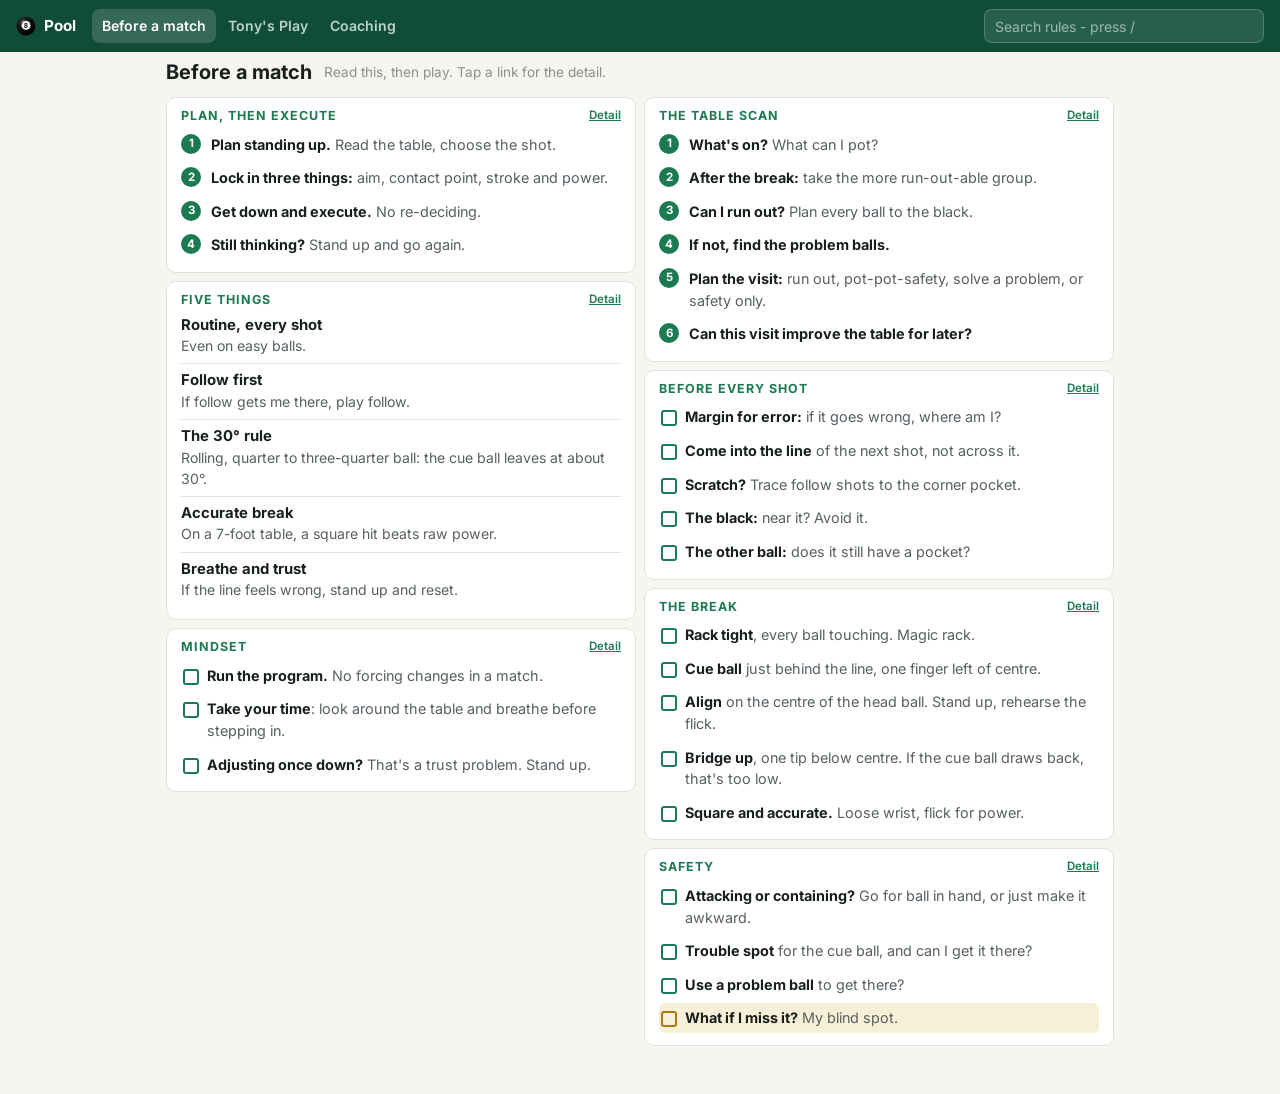
==== match.html @ 8be1d874 "Functional redesign: compact layout, Before a match page, search, phone tab bar - No hero; small hea" ====
<!doctype html>
<html lang="en-AU">
<head>
<meta charset="utf-8">
<meta name="viewport" content="width=device-width, initial-scale=1, viewport-fit=cover">
<title>Before a Match</title>
<meta name="description" content="One screen to read before I play: takeaways, plan then execute, the table scan, shot checks, the break and safety.">
<link rel="icon" type="image/svg+xml" href="favicon.svg">
<link rel="preconnect" href="https://fonts.googleapis.com">
<link rel="preconnect" href="https://fonts.gstatic.com" crossorigin>
<link href="https://fonts.googleapis.com/css2?family=Inter:wght@400;500;600;700;800&display=swap" rel="stylesheet">
<link rel="stylesheet" href="site.css">
</head>
<body data-page="match">
<header class="topbar"></header>

<main class="match-layout">
  <div class="pagehead"><h1>Before a match</h1><span class="meta">Read this, then play. Tap a link for the detail.</span></div>

  <div class="match-grid">
    <div class="col">
      <section class="card">
        <h2>Plan, then execute <a href="tonys-play.html#phases">Detail</a></h2>
        <ol class="steps">
          <li><b>Plan standing up.</b> Read the table, choose the shot.</li>
          <li><b>Lock in three things:</b> aim, contact point, stroke and power.</li>
          <li><b>Get down and execute.</b> No re-deciding.</li>
          <li><b>Still thinking?</b> Stand up and go again.</li>
        </ol>
      </section>

      <section class="card">
        <h2>Five things <a href="./#takeaways">Detail</a></h2>
        <div class="principles">
          <div class="principle"><h3>Routine, every shot</h3><p>Even on easy balls.</p></div>
          <div class="principle"><h3>Follow first</h3><p>If follow gets me there, play follow.</p></div>
          <div class="principle"><h3>The 30&deg; rule</h3><p>Rolling, quarter to three-quarter ball: the cue ball leaves at about 30&deg;.</p></div>
          <div class="principle"><h3>Accurate break</h3><p>On a 7-foot table, a square hit beats raw power.</p></div>
          <div class="principle"><h3>Breathe and trust</h3><p>If the line feels wrong, stand up and reset.</p></div>
        </div>
      </section>

      <section class="card">
        <h2>Mindset <a href="./#mindset">Detail</a></h2>
        <ul class="checks">
          <li><b>Run the program.</b> No forcing changes in a match.</li>
          <li><b>Take your time</b>: look around the table and breathe before stepping in.</li>
          <li><b>Adjusting once down?</b> That's a trust problem. Stand up.</li>
        </ul>
      </section>
    </div>

    <div class="col">
      <section class="card">
        <h2>The table scan <a href="tonys-play.html#scan">Detail</a></h2>
        <ol class="steps">
          <li><b>What's on?</b> What can I pot?</li>
          <li><b>After the break:</b> take the more run-out-able group.</li>
          <li><b>Can I run out?</b> Plan every ball to the black.</li>
          <li><b>If not, find the problem balls.</b></li>
          <li><b>Plan the visit:</b> run out, pot-pot-safety, solve a problem, or safety only.</li>
          <li><b>Can this visit improve the table for later?</b></li>
        </ol>
      </section>

      <section class="card">
        <h2>Before every shot <a href="tonys-play.html#risk">Detail</a></h2>
        <ul class="checks">
          <li><b>Margin for error:</b> if it goes wrong, where am I?</li>
          <li><b>Come into the line</b> of the next shot, not across it.</li>
          <li><b>Scratch?</b> Trace follow shots to the corner pocket.</li>
          <li><b>The black:</b> near it? Avoid it.</li>
          <li><b>The other ball:</b> does it still have a pocket?</li>
        </ul>
      </section>

      <section class="card">
        <h2>The break <a href="tonys-play.html#break">Detail</a></h2>
        <ul class="checks">
          <li><b>Rack tight</b>, every ball touching. Magic rack.</li>
          <li><b>Cue ball</b> just behind the line, one finger left of centre.</li>
          <li><b>Align</b> on the centre of the head ball. Stand up, rehearse the flick.</li>
          <li><b>Bridge up</b>, one tip below centre. If the cue ball draws back, that's too low.</li>
          <li><b>Square and accurate.</b> Loose wrist, flick for power.</li>
        </ul>
      </section>

      <section class="card">
        <h2>Safety <a href="tonys-play.html#safety">Detail</a></h2>
        <ul class="checks">
          <li><b>Attacking or containing?</b> Go for ball in hand, or just make it awkward.</li>
          <li><b>Trouble spot</b> for the cue ball, and can I get it there?</li>
          <li><b>Use a problem ball</b> to get there?</li>
          <li class="blind"><b>What if I miss it?</b> My blind spot.</li>
        </ul>
      </section>
    </div>
  </div>
</main>

<script src="app.js"></script>
</body>
</html>
---- site.css ----
/* Pool coaching - functional, compact reference layout */
:root {
  --bg: #f6f5f1;
  --surface: #ffffff;
  --surface-2: #f9f8f5;
  --text: #18201c;
  --muted: #56615b;
  --faint: #87918b;
  --line: #e4e0d7;
  --felt: #0f4d36;
  --felt-ink: #e9f5ee;
  --accent: #1b7a52;
  --accent-soft: #e3f1e9;
  --gold: #a87a1c;
  --gold-soft: #f8efd9;
  --blue: #3d7bd9;
  --radius: 10px;
  --top-h: 52px;
}
@media (prefers-color-scheme: dark) {
  :root {
    --bg: #0e1311;
    --surface: #161d1a;
    --surface-2: #121815;
    --text: #e7ece9;
    --muted: #a7b1ab;
    --faint: #78837d;
    --line: #27312c;
    --felt: #0b3a29;
    --felt-ink: #e3f2ea;
    --accent: #5cc694;
    --accent-soft: #1a2c24;
    --gold: #e0b354;
    --gold-soft: #2c2616;
  }
}
* { box-sizing: border-box; }
html { scroll-padding-top: calc(var(--top-h) + 52px); }
body {
  margin: 0; background: var(--bg); color: var(--text);
  font: 15px/1.5 Inter, -apple-system, BlinkMacSystemFont, "Segoe UI", sans-serif;
  -webkit-font-smoothing: antialiased;
}
a { color: var(--accent); }
h1, h2, h3 { line-height: 1.25; }

/* ---------- Top bar ---------- */
.topbar {
  position: sticky; top: 0; z-index: 30; height: var(--top-h);
  background: var(--felt); color: var(--felt-ink);
  display: flex; align-items: center; gap: 16px; padding: 0 16px;
}
.topbar .brand { font-weight: 700; font-size: .95rem; text-decoration: none; color: #fff; white-space: nowrap; display: flex; align-items: center; gap: 8px; }
.topbar .brand img { width: 20px; height: 20px; }
.topnav { display: flex; gap: 2px; }
.topnav a { color: rgba(233,245,238,.8); text-decoration: none; font-size: .88rem; font-weight: 600; padding: 6px 10px; border-radius: 8px; white-space: nowrap; }
.topnav a:hover { color: #fff; background: rgba(255,255,255,.08); }
.topnav a[aria-current="page"] { color: #fff; background: rgba(255,255,255,.16); }
.topsearch { margin-left: auto; flex: 0 1 280px; }
.topsearch input {
  width: 100%; height: 34px; border-radius: 8px; border: 1px solid rgba(255,255,255,.2);
  background: rgba(255,255,255,.1); color: #fff; padding: 0 10px; font: inherit; font-size: .88rem;
}
.topsearch input::placeholder { color: rgba(233,245,238,.6); }
@media (max-width: 900px) {
  .topnav { display: none; }
  .topsearch { flex: 1 1 auto; max-width: none; }
}

/* ---------- Bottom tab bar (phone) ---------- */
.tabbar { display: none; }
@media (max-width: 900px) {
  body { padding-bottom: calc(60px + env(safe-area-inset-bottom)); }
  .tabbar {
    display: grid; grid-template-columns: repeat(4, 1fr);
    position: fixed; left: 0; right: 0; bottom: 0; z-index: 30;
    background: var(--surface); border-top: 1px solid var(--line);
    padding-bottom: env(safe-area-inset-bottom);
  }
  .tabbar a {
    display: flex; flex-direction: column; align-items: center; justify-content: center; gap: 2px;
    height: 58px; text-decoration: none; color: var(--faint); font-size: .7rem; font-weight: 600;
  }
  .tabbar svg { width: 22px; height: 22px; }
  .tabbar a[aria-current="page"] { color: var(--accent); }
}

/* ---------- Layout ---------- */
.layout {
  max-width: 1100px; margin: 0 auto; padding: 16px 16px 48px;
  display: grid; grid-template-columns: 210px minmax(0, 1fr); gap: 24px;
}
@media (max-width: 900px) { .layout { grid-template-columns: minmax(0, 1fr); gap: 0; padding-top: 0; } }
.content { min-width: 0; }

.pagehead { display: flex; align-items: center; flex-wrap: wrap; gap: 6px 12px; margin: 4px 0 12px; }
.pagehead h1 { font-size: 1.25rem; margin: 0; }
.pagehead .meta { color: var(--faint); font-size: .85rem; }
.pagehead .tools { margin-left: auto; display: flex; gap: 6px; }
button.tool {
  font: inherit; font-size: .8rem; font-weight: 600; color: var(--muted); cursor: pointer;
  background: var(--surface); border: 1px solid var(--line); border-radius: 8px; padding: 5px 10px;
}
button.tool:hover { color: var(--accent); border-color: var(--accent); }
@media (max-width: 900px) { .pagehead { margin-top: 12px; } }

/* ---------- Section index: sidebar (desktop) / chip row (phone) ---------- */
.toc { position: sticky; top: calc(var(--top-h) + 16px); align-self: start; font-size: .88rem; }
.toc .label { font-size: .7rem; letter-spacing: .1em; text-transform: uppercase; color: var(--faint); font-weight: 600; margin: 4px 10px 6px; }
.toc ol { list-style: none; margin: 0; padding: 0; }
.toc li a { display: block; padding: 5px 10px; border-radius: 7px; text-decoration: none; color: var(--muted); font-weight: 500; }
.toc li a:hover, .toc li a.active { background: var(--accent-soft); color: var(--accent); }
.toc .aside { margin: 12px 10px 0; padding-top: 10px; border-top: 1px solid var(--line); font-size: .8rem; color: var(--faint); }
@media (max-width: 900px) {
  .toc {
    top: var(--top-h); z-index: 20; margin: 0 -16px; padding: 8px 16px;
    background: var(--bg); border-bottom: 1px solid var(--line);
  }
  .toc .label, .toc .aside { display: none; }
  .toc ol { display: flex; gap: 6px; overflow-x: auto; scrollbar-width: none; }
  .toc ol::-webkit-scrollbar { display: none; }
  .toc li a { white-space: nowrap; padding: 4px 10px; font-size: .82rem; background: var(--surface); border: 1px solid var(--line); border-radius: 999px; }
}

/* ---------- Collapsible sections ---------- */
details.sec { background: var(--surface); border: 1px solid var(--line); border-radius: var(--radius); margin-bottom: 8px; }
details.sec > summary {
  list-style: none; cursor: pointer; display: grid; grid-template-columns: minmax(0, 1fr) auto; gap: 2px 10px;
  align-items: center; padding: 11px 14px;
}
details.sec > summary::-webkit-details-marker { display: none; }
details.sec > summary::after {
  content: ""; grid-row: 1 / span 2; grid-column: 2; width: 9px; height: 9px;
  border-right: 2px solid var(--faint); border-bottom: 2px solid var(--faint); transform: rotate(45deg); margin: -4px 4px 0;
  transition: transform .15s;
}
details.sec[open] > summary::after { transform: rotate(-135deg); margin-top: 4px; }
details.sec > summary h2 { font-size: 1rem; margin: 0; font-weight: 700; }
details.sec > summary .sum { grid-column: 1; color: var(--muted); font-size: .84rem; }
details.sec > summary:hover h2 { color: var(--accent); }
.sec-body { padding: 4px 14px 14px; border-top: 1px solid var(--line); }
.sec-body > :first-child { margin-top: 10px; }

h3.sub { font-size: .78rem; letter-spacing: .08em; text-transform: uppercase; color: var(--faint); margin: 16px 0 6px; font-weight: 700; }
.prose { margin: 0 0 10px; }
.note { font-size: .82rem; color: var(--faint); margin: 8px 0; }

/* ---------- Rules: bold line + short detail ---------- */
.principles { display: grid; }
.principle { padding: 7px 0; border-top: 1px solid var(--line); }
.principle:first-child { border-top: 0; padding-top: 2px; }
.principle h3 { margin: 0; font-size: .93rem; font-weight: 700; }
.principle p { margin: 1px 0 0; color: var(--muted); font-size: .88rem; }

/* Tags */
.new-chip, .tag-chip { display: inline-block; font-size: .66rem; font-weight: 700; padding: 0 6px; border-radius: 999px; margin-left: 4px; vertical-align: 1px; }
.new-chip { background: var(--gold-soft); color: var(--gold); }
.tag-chip { background: var(--accent-soft); color: var(--accent); }

/* Quote */
.quote { margin: 10px 0 0; padding: 8px 12px; border-left: 3px solid var(--gold); background: var(--gold-soft); border-radius: 6px; font-size: .9rem; font-style: italic; }
.quote cite { display: block; font-style: normal; font-size: .76rem; color: var(--muted); margin-top: 2px; }

/* Numbered steps */
ol.steps { list-style: none; padding: 0; margin: 0; counter-reset: st; display: grid; gap: 4px; }
ol.steps li { counter-increment: st; position: relative; padding: 4px 0 4px 30px; color: var(--muted); font-size: .9rem; }
ol.steps li::before {
  content: counter(st); position: absolute; left: 0; top: 4px; width: 20px; height: 20px; border-radius: 50%;
  background: var(--accent); color: #fff; font-weight: 700; font-size: .72rem; display: grid; place-items: center;
}
ol.steps b { color: var(--text); }

/* Checklists */
ul.checks { list-style: none; padding: 0; margin: 0; display: grid; gap: 4px; }
ul.checks li { position: relative; padding: 4px 0 4px 26px; color: var(--muted); font-size: .9rem; }
ul.checks li::before { content: ""; position: absolute; left: 2px; top: 8px; width: 12px; height: 12px; border-radius: 3px; border: 2px solid var(--accent); }
ul.checks b { color: var(--text); }
ul.checks li.blind { background: var(--gold-soft); border-radius: 6px; padding-right: 8px; }
ul.checks li.blind::before { border-color: var(--gold); }

/* Cards in a grid */
.takeaways, .drills { display: grid; grid-template-columns: repeat(auto-fit, minmax(min(150px, 100%), 1fr)); gap: 8px; }
.takeaway, .drill, .panel { background: var(--surface-2); border: 1px solid var(--line); border-radius: 8px; padding: 9px 11px; }
.takeaway .k, .panel .label { font-size: .66rem; font-weight: 700; letter-spacing: .08em; text-transform: uppercase; color: var(--gold); }
.panel.do .label { color: var(--accent); }
.takeaway h3, .drill h3 { margin: 2px 0 1px; font-size: .92rem; }
.takeaway p, .drill p, .panel p { margin: 0; color: var(--muted); font-size: .85rem; }
.drill .tag { display: inline-block; font-size: .66rem; font-weight: 600; padding: 0 7px; border-radius: 999px; background: var(--accent-soft); color: var(--accent); }
.split { display: grid; grid-template-columns: 1fr 1fr; gap: 8px; margin: 0 0 10px; }
@media (max-width: 640px) { .split { grid-template-columns: 1fr; } }

/* Three-way ladder */
.ladder { display: grid; grid-template-columns: repeat(3, 1fr); gap: 6px; margin-bottom: 10px; }
.rung { border: 1px solid var(--line); border-radius: 8px; padding: 8px; text-align: center; background: var(--surface-2); }
.rung .rank { font-size: .66rem; font-weight: 700; letter-spacing: .08em; text-transform: uppercase; color: var(--faint); }
.rung b { display: block; font-size: .92rem; margin: 1px 0; }
.rung span { font-size: .78rem; color: var(--muted); }
.rung.first { background: var(--accent-soft); border-color: transparent; }
.rung.first .rank, .rung.first b { color: var(--accent); }
.bar { height: 4px; border-radius: 2px; background: var(--line); margin-top: 6px; overflow: hidden; }
.bar i { display: block; height: 100%; background: var(--accent); }

/* Phase flow */
.flow { display: grid; grid-template-columns: 1fr auto 1fr auto 1fr; gap: 6px; align-items: stretch; margin-bottom: 8px; }
.flow .stage { border: 1px solid var(--line); border-radius: 8px; padding: 8px 10px; background: var(--surface-2); }
.flow .stage.hand { background: var(--gold-soft); border-color: transparent; }
.flow .stage .k { font-size: .66rem; font-weight: 700; letter-spacing: .08em; text-transform: uppercase; color: var(--accent); }
.flow .stage.hand .k { color: var(--gold); }
.flow .stage h3 { margin: 1px 0; font-size: .92rem; }
.flow .stage p { margin: 0; color: var(--muted); font-size: .84rem; }
.flow .arrow { display: grid; place-items: center; color: var(--faint); }
@media (max-width: 700px) { .flow { grid-template-columns: 1fr; } .flow .arrow { display: none; } }

/* Rule card */
.rule-card { display: grid; grid-template-columns: auto minmax(0, 1fr); gap: 12px; align-items: center; background: var(--felt); color: var(--felt-ink); border-radius: 8px; padding: 10px 14px; margin: 4px 0 8px; }
.rule-card .rule-num { font-size: 1.7rem; font-weight: 800; color: #e0b354; line-height: 1; }
.rule-card h3 { margin: 0; font-size: .9rem; color: #fff; }
.rule-card p { margin: 0; font-size: .88rem; color: rgba(233,245,238,.9); }
.rule-card strong { color: #fff; }

/* Angle cards */
.angles { display: grid; grid-template-columns: repeat(auto-fit, minmax(min(110px, 100%), 1fr)); gap: 6px; margin-bottom: 6px; }
.angle { border: 1px solid var(--line); border-radius: 8px; padding: 8px; text-align: center; background: var(--surface-2); }
.angle svg { width: 100%; max-width: 90px; height: auto; display: block; margin: 0 auto 4px; }
.angle b { display: block; font-size: .85rem; }
.angle span { font-size: .78rem; color: var(--muted); }
.ob { fill: var(--gold); }
.cb { fill: none; stroke: var(--text); stroke-width: 2; stroke-dasharray: 4 3; }

/* Chart + diagram */
figure { margin: 0; }
.chart { border: 1px solid var(--line); border-radius: 8px; background: var(--surface-2); padding: 10px; margin: 6px 0 10px; }
.chart svg { width: 100%; max-width: 560px; height: auto; display: block; margin: 0 auto; }
.chart figcaption { font-size: .78rem; color: var(--faint); text-align: center; margin-top: 4px; }
.chart .band { fill: var(--accent-soft); }
.chart .grid line { stroke: var(--line); stroke-width: 1; }
.chart .grid .thirty { stroke: var(--gold); stroke-dasharray: 5 4; stroke-width: 1.5; }
.chart .axis line { stroke: var(--faint); stroke-width: 1.5; }
.chart text { font-family: Inter, sans-serif; fill: var(--muted); font-size: 12px; }
.chart .ticks text { text-anchor: end; }
.chart .xticks text, .chart .axis-title, .chart .band-label, .chart .pt-labels text { text-anchor: middle; }
.chart .strong { fill: var(--text); font-weight: 700; }
.chart .axis-title, .chart .y-title { font-weight: 600; fill: var(--text); }
.chart .y-title { text-anchor: middle; }
.chart .band-label { fill: var(--accent); font-weight: 600; }
.chart .curve { fill: none; stroke: var(--text); stroke-width: 3; stroke-linejoin: round; }
.chart .pts circle { fill: var(--gold); stroke: var(--surface-2); stroke-width: 2; }
.chart .pt-labels text { fill: var(--text); font-weight: 700; }
.diagram { border: 1px solid var(--line); border-radius: 8px; background: var(--surface-2); padding: 8px; display: grid; place-items: center; }
.diagram svg { width: 100%; max-width: 280px; height: auto; }
.diagram .aim { stroke: var(--faint); stroke-width: 1.5; stroke-dasharray: 4 4; }
.diagram .ob-path { stroke: var(--gold); stroke-width: 2.5; stroke-dasharray: 6 4; }
.diagram .tangent { stroke: var(--blue); stroke-width: 2.5; }
.diagram .roll { fill: none; stroke: var(--accent); stroke-width: 3; }
.diagram .ghost { fill: none; stroke: var(--text); stroke-width: 1.5; stroke-dasharray: 3 3; }
.diagram .obj { fill: var(--gold); }
.diagram .cue { fill: #fff; stroke: var(--text); stroke-width: 1.5; }
.diagram .lbl { font-family: Inter, sans-serif; font-size: 12px; font-weight: 600; fill: var(--text); }
.diagram .lbl.muted { fill: var(--faint); font-weight: 500; }
.diagram .obc { fill: var(--gold); text-anchor: end; }
.diagram .tc { fill: var(--blue); }
.diagram .rc { fill: var(--accent); }

/* Data table */
.table-wrap { overflow-x: auto; margin: 0 0 6px; }
table.data { width: 100%; border-collapse: collapse; font-size: .85rem; min-width: 440px; }
table.data th { text-align: left; font-size: .7rem; letter-spacing: .05em; text-transform: uppercase; color: var(--faint); font-weight: 600; padding: 5px 8px; border-bottom: 1px solid var(--line); }
table.data td { padding: 5px 8px; border-bottom: 1px solid var(--line); font-variant-numeric: tabular-nums; }
table.data td:last-child { color: var(--muted); font-style: italic; }
table.data tr.hl td { background: var(--accent-soft); font-weight: 600; }

/* Roadmap */
.legend { display: flex; flex-wrap: wrap; gap: 6px; margin-bottom: 8px; }
.chip { display: inline-block; font-size: .66rem; font-weight: 600; padding: 1px 8px; border-radius: 999px; white-space: nowrap; }
.chip.covered { background: var(--accent); color: #fff; }
.chip.touched { background: var(--gold-soft); color: var(--gold); }
.chip.ahead { background: var(--surface-2); color: var(--faint); border: 1px solid var(--line); }
ol.roadmap { list-style: none; padding: 0; margin: 0; display: grid; }
ol.roadmap li { display: grid; grid-template-columns: 24px minmax(0, 1fr) auto; gap: 10px; align-items: center; padding: 6px 0; border-top: 1px solid var(--line); }
ol.roadmap li:first-child { border-top: 0; }
ol.roadmap .rn { width: 22px; height: 22px; border-radius: 50%; display: grid; place-items: center; font-weight: 700; font-size: .72rem; background: var(--surface-2); border: 1px solid var(--line); color: var(--muted); }
ol.roadmap li.covered .rn { background: var(--accent); color: #fff; border-color: var(--accent); }
ol.roadmap li.touched .rn { background: var(--gold-soft); color: var(--gold); border-color: transparent; }
ol.roadmap h3 { margin: 0; font-size: .9rem; }
ol.roadmap p { margin: 0; color: var(--muted); font-size: .82rem; }

/* Session log */
.sessions { list-style: none; margin: 0; padding: 0; }
.sessions li { display: grid; grid-template-columns: 92px minmax(0, 1fr); gap: 10px; padding: 7px 0; border-top: 1px solid var(--line); }
.sessions li:first-child { border-top: 0; }
.sessions time { font-size: .82rem; font-weight: 700; color: var(--accent); }
.sessions h3 { margin: 0; font-size: .92rem; }
.sessions p { margin: 1px 0 0; color: var(--muted); font-size: .86rem; }

/* ---------- Before a match ---------- */
.card { background: var(--surface); border: 1px solid var(--line); border-radius: var(--radius); padding: 10px 14px 12px; margin-bottom: 8px; }
.card h2 { font-size: .78rem; letter-spacing: .08em; text-transform: uppercase; color: var(--accent); margin: 0 0 6px; }
.card h2 a { float: right; font-size: .72rem; letter-spacing: 0; text-transform: none; font-weight: 600; }
.match-grid { display: grid; grid-template-columns: 1fr 1fr; gap: 0 8px; align-items: start; }
.match-grid > .col { display: grid; gap: 8px; }
.match-grid .card { margin: 0; }
@media (max-width: 760px) { .match-grid { grid-template-columns: 1fr; gap: 8px; } }
.match-layout { max-width: 980px; margin: 0 auto; padding: 4px 16px 48px; }

/* ---------- Search ---------- */
.search-layout { max-width: 820px; margin: 0 auto; padding: 4px 16px 48px; }
.search-box input {
  width: 100%; height: 44px; border-radius: 10px; border: 1px solid var(--line); background: var(--surface);
  color: var(--text); padding: 0 14px; font: inherit; font-size: 1rem;
}
.search-box input:focus { outline: 2px solid var(--accent); outline-offset: 0; border-color: transparent; }
.quick { display: flex; flex-wrap: wrap; gap: 6px; margin: 10px 0; }
.quick button { font: inherit; font-size: .8rem; color: var(--muted); background: var(--surface); border: 1px solid var(--line); border-radius: 999px; padding: 3px 10px; cursor: pointer; }
.quick button:hover { color: var(--accent); border-color: var(--accent); }
.results { list-style: none; padding: 0; margin: 8px 0 0; }
.results li { border-top: 1px solid var(--line); }
.results a { display: block; padding: 8px 2px; text-decoration: none; color: var(--text); }
.results a:hover { background: var(--surface); }
.results .where { font-size: .72rem; color: var(--faint); font-weight: 600; letter-spacing: .03em; }
.results .title { font-weight: 700; font-size: .93rem; }
.results .snip { color: var(--muted); font-size: .86rem; }
.results mark { background: var(--gold-soft); color: inherit; border-radius: 2px; }
.count { font-size: .8rem; color: var(--faint); margin-top: 8px; }

footer { text-align: center; color: var(--faint); font-size: .78rem; padding: 0 16px 24px; }
@media print { .topbar, .tabbar, .toc, .tools { display: none !important; } details.sec > .sec-body { display: block; } }
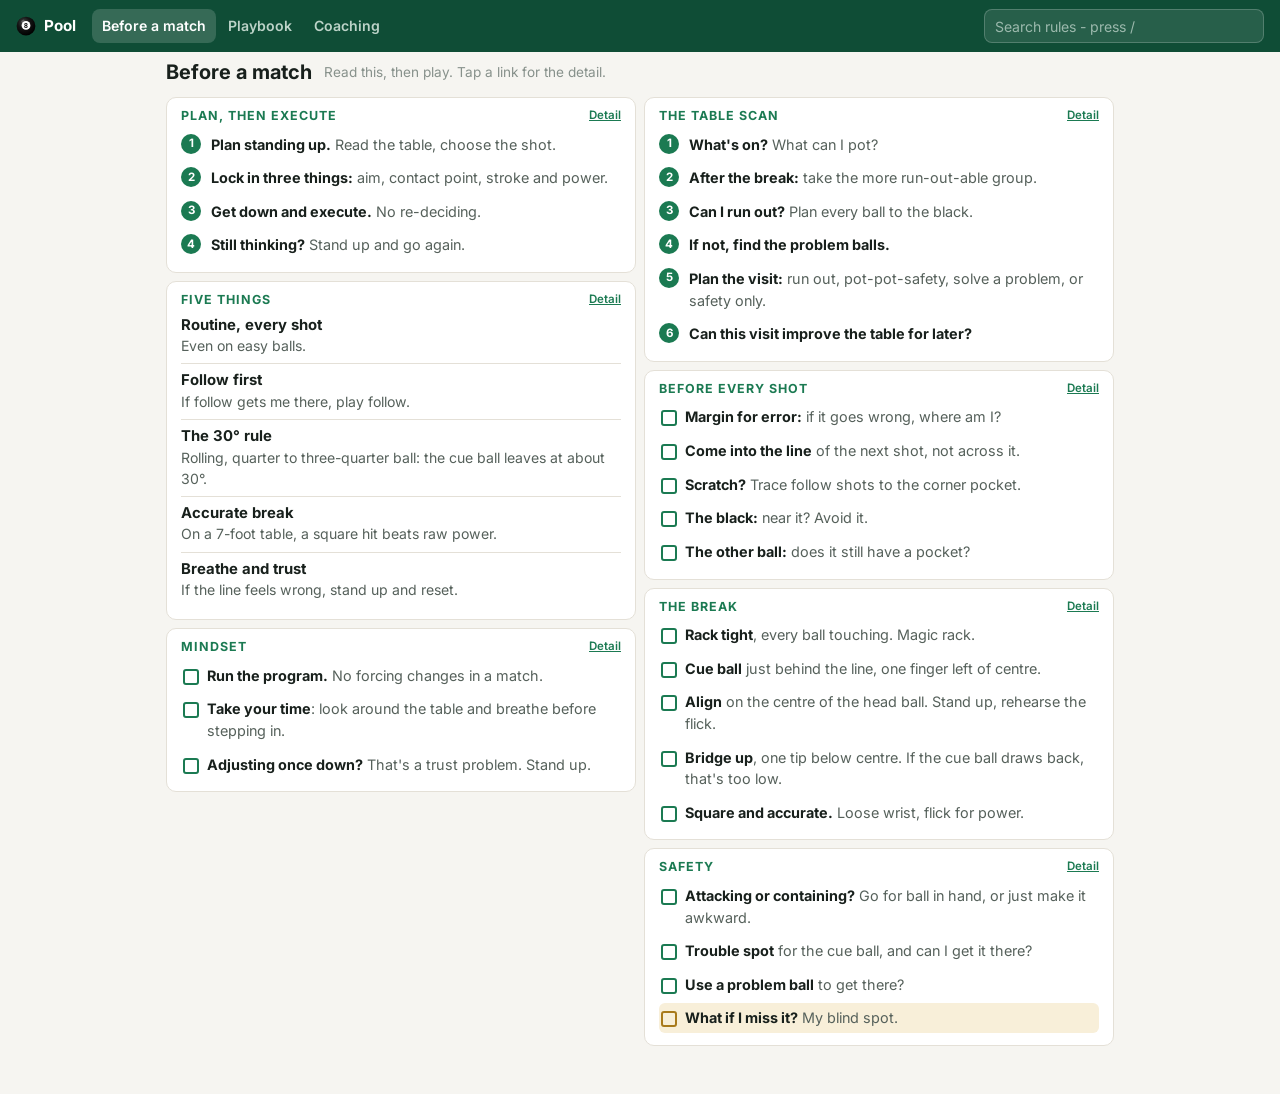
==== commit 92088f5c: "Rename Tony's Play to Playbook (playbook.html); old link redirects Co-Authored-By: Claude Opus 5.5 <" ====
--- a/match.html
+++ b/match.html
@@ -20,7 +20,7 @@
   <div class="match-grid">
     <div class="col">
       <section class="card">
-        <h2>Plan, then execute <a href="tonys-play.html#phases">Detail</a></h2>
+        <h2>Plan, then execute <a href="playbook.html#phases">Detail</a></h2>
         <ol class="steps">
           <li><b>Plan standing up.</b> Read the table, choose the shot.</li>
           <li><b>Lock in three things:</b> aim, contact point, stroke and power.</li>
@@ -52,7 +52,7 @@
 
     <div class="col">
       <section class="card">
-        <h2>The table scan <a href="tonys-play.html#scan">Detail</a></h2>
+        <h2>The table scan <a href="playbook.html#scan">Detail</a></h2>
         <ol class="steps">
           <li><b>What's on?</b> What can I pot?</li>
           <li><b>After the break:</b> take the more run-out-able group.</li>
@@ -64,7 +64,7 @@
       </section>
 
       <section class="card">
-        <h2>Before every shot <a href="tonys-play.html#risk">Detail</a></h2>
+        <h2>Before every shot <a href="playbook.html#risk">Detail</a></h2>
         <ul class="checks">
           <li><b>Margin for error:</b> if it goes wrong, where am I?</li>
           <li><b>Come into the line</b> of the next shot, not across it.</li>
@@ -75,7 +75,7 @@
       </section>
 
       <section class="card">
-        <h2>The break <a href="tonys-play.html#break">Detail</a></h2>
+        <h2>The break <a href="playbook.html#break">Detail</a></h2>
         <ul class="checks">
           <li><b>Rack tight</b>, every ball touching. Magic rack.</li>
           <li><b>Cue ball</b> just behind the line, one finger left of centre.</li>
@@ -86,7 +86,7 @@
       </section>
 
       <section class="card">
-        <h2>Safety <a href="tonys-play.html#safety">Detail</a></h2>
+        <h2>Safety <a href="playbook.html#safety">Detail</a></h2>
         <ul class="checks">
           <li><b>Attacking or containing?</b> Go for ball in hand, or just make it awkward.</li>
           <li><b>Trouble spot</b> for the cue ball, and can I get it there?</li>
